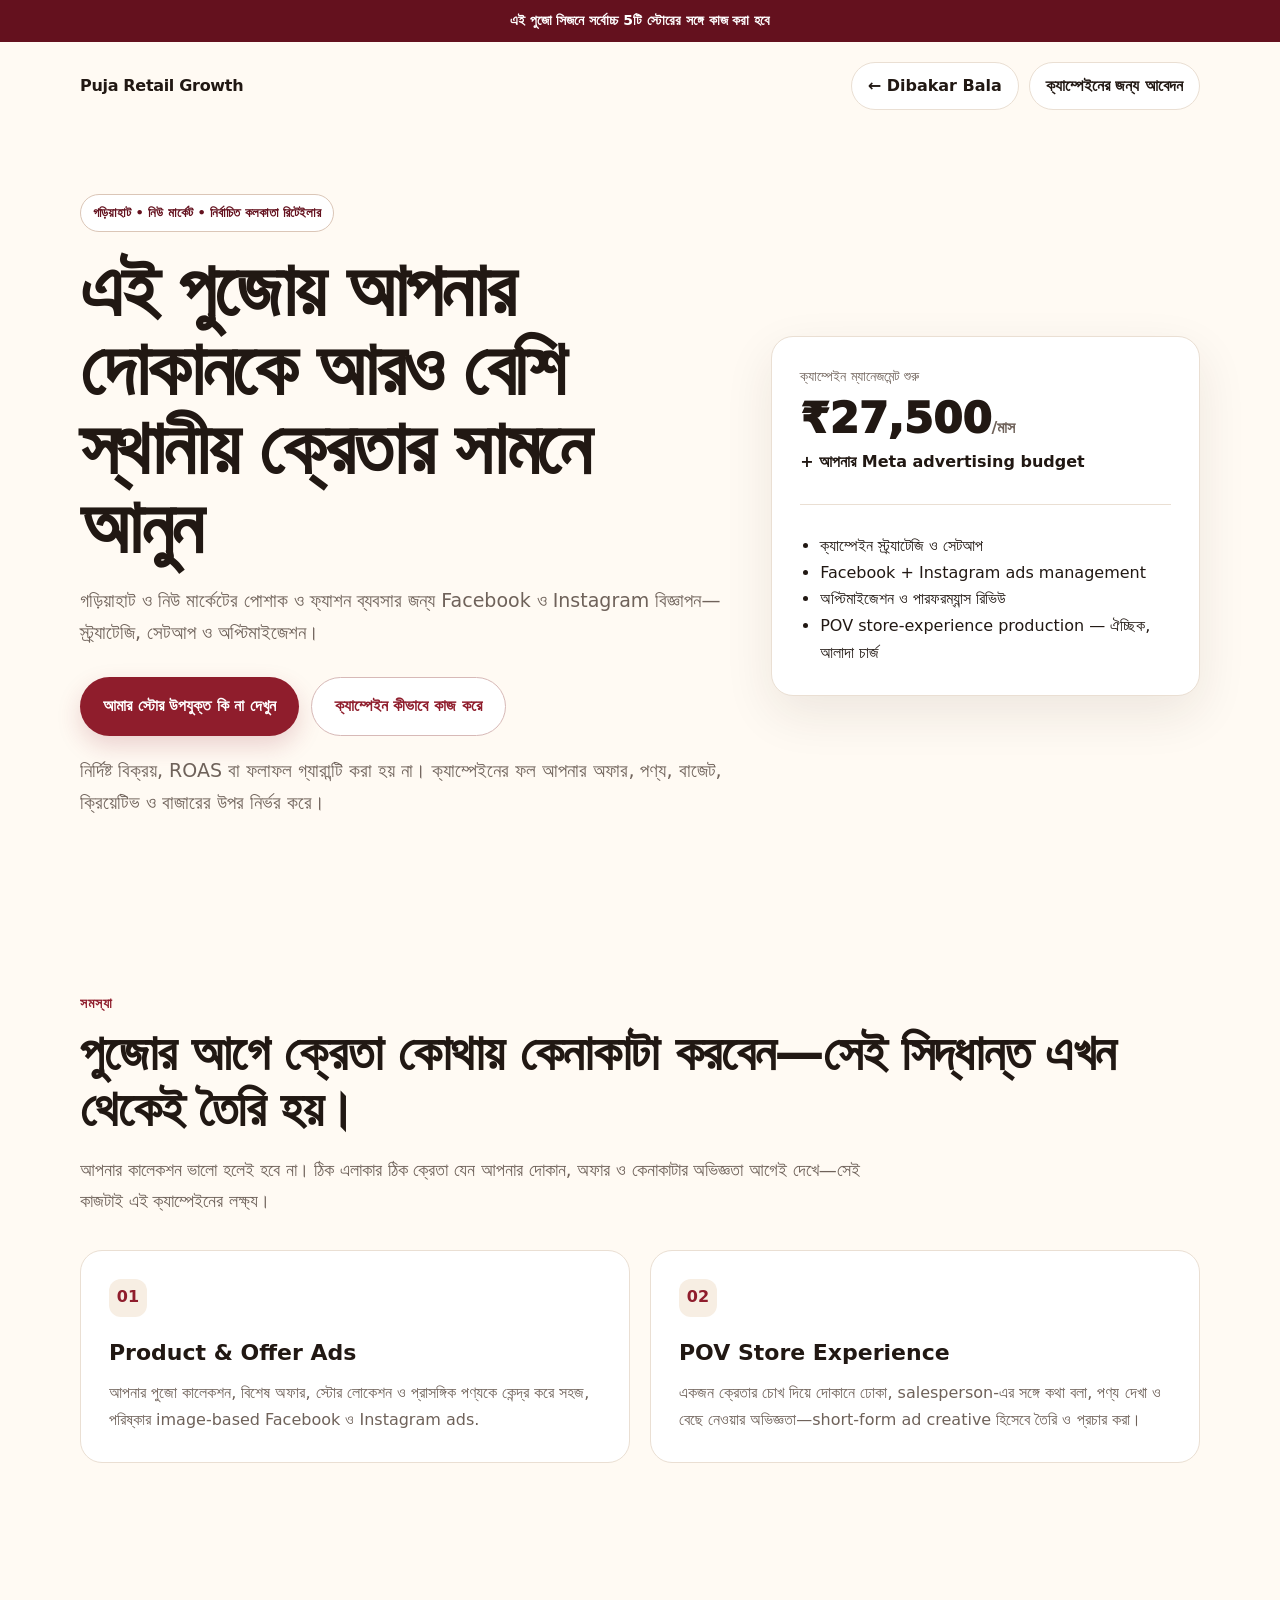
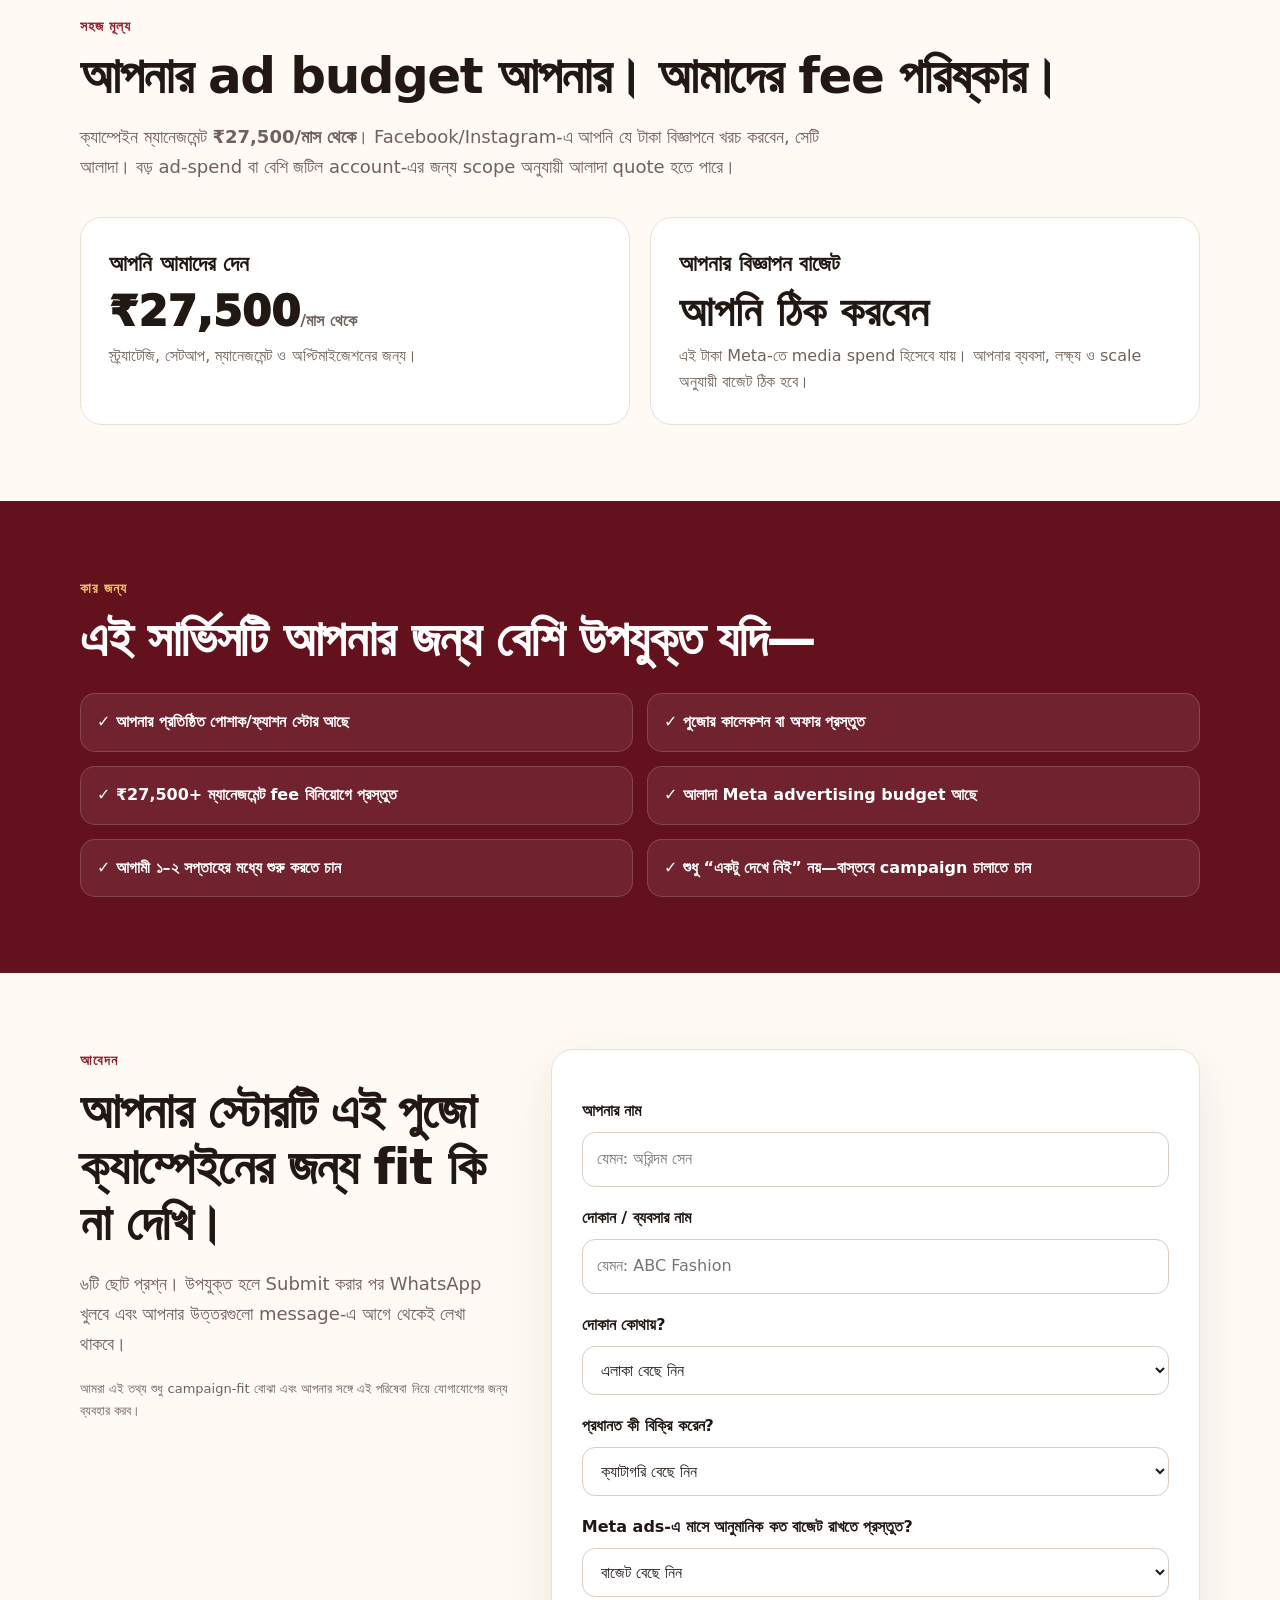
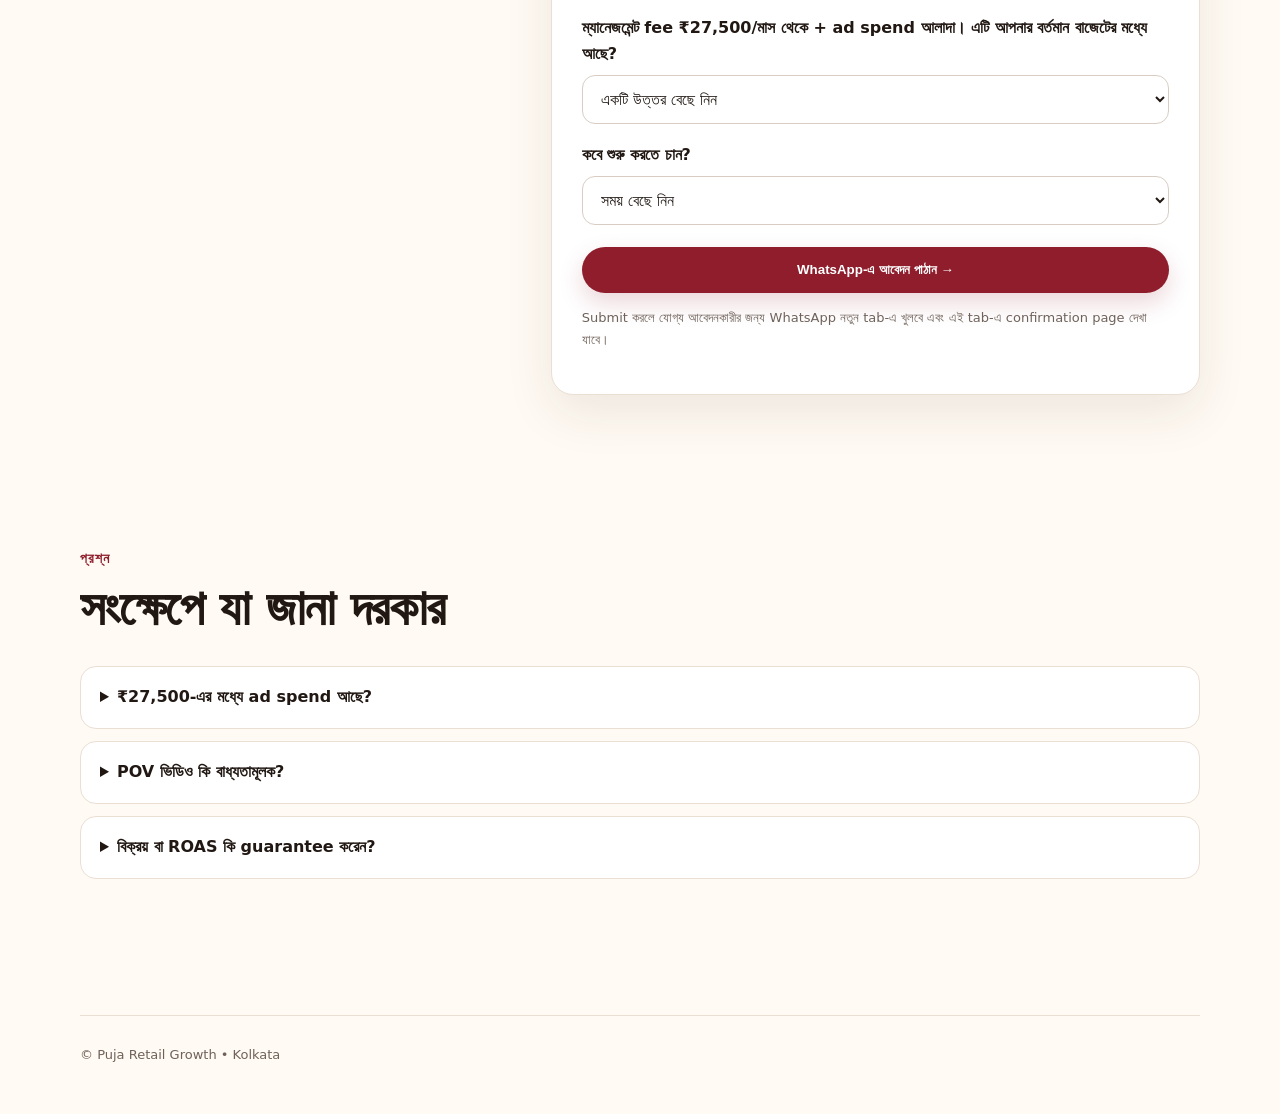
==== puja-agency/index.html @ 80f195d0 "Add Puja Agency landing page and thank-you page with navigation links" ====
<!doctype html>
<html lang="bn">
<head>
  <meta charset="utf-8">
  <meta name="viewport" content="width=device-width,initial-scale=1">
  <meta name="description" content="কলকাতার পোশাক ও ফ্যাশন ব্যবসার জন্য পুজো Facebook ও Instagram advertising campaign.">
  <title>পুজো Meta Ads Campaign — কলকাতা</title>
  <link rel="stylesheet" href="styles.css">
  <script src="config.js"></script>
  <script src="pixel.js"></script>
</head>
<body>
  <div class="topbar">এই পুজো সিজনে সর্বোচ্চ <span data-max-clients>5</span>টি স্টোরের সঙ্গে কাজ করা হবে</div>

  <header class="container">
    <nav>
      <div class="brand">Puja Retail Growth</div>
      <div style="display:flex; gap:10px; align-items:center;">
        <a class="nav-cta" href="../index.html">← Dibakar Bala</a>
        <a class="nav-cta" href="#apply">ক্যাম্পেইনের জন্য আবেদন</a>
      </div>
    </nav>

    <div class="hero">
      <div>
        <span class="eyebrow">গড়িয়াহাট • নিউ মার্কেট • নির্বাচিত কলকাতা রিটেইলার</span>
        <h1 data-area-headline>এই পুজোয় আপনার দোকানকে আরও বেশি স্থানীয় ক্রেতার সামনে আনুন</h1>
        <p data-area-intro>গড়িয়াহাট ও নিউ মার্কেটের পোশাক ও ফ্যাশন ব্যবসার জন্য Facebook ও Instagram বিজ্ঞাপন—স্ট্র্যাটেজি, সেটআপ ও অপ্টিমাইজেশন।</p>
        <div class="hero-actions">
          <a class="btn" href="#apply">আমার স্টোর উপযুক্ত কি না দেখুন</a>
          <a class="btn secondary" href="#how">ক্যাম্পেইন কীভাবে কাজ করে</a>
        </div>
        <p class="mini">নির্দিষ্ট বিক্রয়, ROAS বা ফলাফল গ্যারান্টি করা হয় না। ক্যাম্পেইনের ফল আপনার অফার, পণ্য, বাজেট, ক্রিয়েটিভ ও বাজারের উপর নির্ভর করে।</p>
      </div>

      <aside class="price-card">
        <div class="price-label">ক্যাম্পেইন ম্যানেজমেন্ট শুরু</div>
        <div class="price"><span data-fee>₹27,500</span><small>/মাস</small></div>
        <strong>+ আপনার Meta advertising budget</strong>
        <hr>
        <ul>
          <li>ক্যাম্পেইন স্ট্র্যাটেজি ও সেটআপ</li>
          <li>Facebook + Instagram ads management</li>
          <li>অপ্টিমাইজেশন ও পারফরম্যান্স রিভিউ</li>
          <li>POV store-experience production — ঐচ্ছিক, আলাদা চার্জ</li>
        </ul>
      </aside>
    </div>
  </header>

  <main>
    <section id="how">
      <div class="container">
        <div class="section-kicker">সমস্যা</div>
        <h2>পুজোর আগে ক্রেতা কোথায় কেনাকাটা করবেন—সেই সিদ্ধান্ত এখন থেকেই তৈরি হয়।</h2>
        <p class="lead">আপনার কালেকশন ভালো হলেই হবে না। ঠিক এলাকার ঠিক ক্রেতা যেন আপনার দোকান, অফার ও কেনাকাটার অভিজ্ঞতা আগেই দেখে—সেই কাজটাই এই ক্যাম্পেইনের লক্ষ্য।</p>

        <div class="grid-2">
          <article class="card">
            <div class="number">01</div>
            <h3>Product & Offer Ads</h3>
            <p>আপনার পুজো কালেকশন, বিশেষ অফার, স্টোর লোকেশন ও প্রাসঙ্গিক পণ্যকে কেন্দ্র করে সহজ, পরিষ্কার image-based Facebook ও Instagram ads.</p>
          </article>
          <article class="card">
            <div class="number">02</div>
            <h3>POV Store Experience</h3>
            <p>একজন ক্রেতার চোখ দিয়ে দোকানে ঢোকা, salesperson-এর সঙ্গে কথা বলা, পণ্য দেখা ও বেছে নেওয়ার অভিজ্ঞতা—short-form ad creative হিসেবে তৈরি ও প্রচার করা।</p>
          </article>
        </div>
      </div>
    </section>

    <section>
      <div class="container">
        <div class="section-kicker">সহজ মূল্য</div>
        <h2>আপনার ad budget আপনার। আমাদের fee পরিষ্কার।</h2>
        <p class="lead">ক্যাম্পেইন ম্যানেজমেন্ট <strong><span data-fee>₹27,500</span>/মাস থেকে</strong>। Facebook/Instagram-এ আপনি যে টাকা বিজ্ঞাপনে খরচ করবেন, সেটি আলাদা। বড় ad-spend বা বেশি জটিল account-এর জন্য scope অনুযায়ী আলাদা quote হতে পারে।</p>

        <div class="grid-2">
          <div class="card">
            <h3>আপনি আমাদের দেন</h3>
            <div class="price"><span data-fee>₹27,500</span><small>/মাস থেকে</small></div>
            <p>স্ট্র্যাটেজি, সেটআপ, ম্যানেজমেন্ট ও অপ্টিমাইজেশনের জন্য।</p>
          </div>
          <div class="card">
            <h3>আপনার বিজ্ঞাপন বাজেট</h3>
            <div class="price">আপনি ঠিক করবেন</div>
            <p>এই টাকা Meta-তে media spend হিসেবে যায়। আপনার ব্যবসা, লক্ষ্য ও scale অনুযায়ী বাজেট ঠিক হবে।</p>
          </div>
        </div>
      </div>
    </section>

    <section class="highlight">
      <div class="container">
        <div class="section-kicker" style="color:#f1c36d">কার জন্য</div>
        <h2>এই সার্ভিসটি আপনার জন্য বেশি উপযুক্ত যদি—</h2>
        <div class="checks">
          <div class="check">✓ আপনার প্রতিষ্ঠিত পোশাক/ফ্যাশন স্টোর আছে</div>
          <div class="check">✓ পুজোর কালেকশন বা অফার প্রস্তুত</div>
          <div class="check">✓ <span data-fee>₹27,500</span>+ ম্যানেজমেন্ট fee বিনিয়োগে প্রস্তুত</div>
          <div class="check">✓ আলাদা Meta advertising budget আছে</div>
          <div class="check">✓ আগামী ১–২ সপ্তাহের মধ্যে শুরু করতে চান</div>
          <div class="check">✓ শুধু “একটু দেখে নিই” নয়—বাস্তবে campaign চালাতে চান</div>
        </div>
      </div>
    </section>

    <section id="apply">
      <div class="container form-wrap">
        <div>
          <div class="section-kicker">আবেদন</div>
          <h2>আপনার স্টোরটি এই পুজো ক্যাম্পেইনের জন্য fit কি না দেখি।</h2>
          <p class="lead">৬টি ছোট প্রশ্ন। উপযুক্ত হলে Submit করার পর WhatsApp খুলবে এবং আপনার উত্তরগুলো message-এ আগে থেকেই লেখা থাকবে।</p>
          <p class="mini">আমরা এই তথ্য শুধু campaign-fit বোঝা এবং আপনার সঙ্গে এই পরিষেবা নিয়ে যোগাযোগের জন্য ব্যবহার করব।</p>
        </div>

        <form class="form-panel" id="leadForm">
          <label for="applicantName">আপনার নাম</label>
          <input id="applicantName" name="applicantName" autocomplete="name" required placeholder="যেমন: অরিন্দম সেন">

          <label for="storeName">দোকান / ব্যবসার নাম</label>
          <input id="storeName" name="storeName" required placeholder="যেমন: ABC Fashion">

          <label for="area">দোকান কোথায়?</label>
          <select id="area" name="area" required>
            <option value="" selected disabled>এলাকা বেছে নিন</option>
            <option value="gariahat">গড়িয়াহাট</option>
            <option value="newmarket">নিউ মার্কেট / লিন্ডসে স্ট্রিট</option>
            <option value="hatibagan">হাতিবাগান</option>
            <option value="other">কলকাতার অন্য এলাকা</option>
          </select>

          <label for="category">প্রধানত কী বিক্রি করেন?</label>
          <select id="category" name="category" required>
            <option value="" selected disabled>ক্যাটাগরি বেছে নিন</option>
            <option value="saree">শাড়ি</option>
            <option value="women">Women's wear</option>
            <option value="men">Men's wear</option>
            <option value="kids">Kids' wear</option>
            <option value="ethnic">Ethnic / festive wear</option>
            <option value="multi">Multi-category garments</option>
            <option value="other">অন্যান্য</option>
          </select>

          <label for="adBudget">Meta ads-এ মাসে আনুমানিক কত বাজেট রাখতে প্রস্তুত?</label>
          <select id="adBudget" name="adBudget" required>
            <option value="" selected disabled>বাজেট বেছে নিন</option>
            <option value="under20">₹20,000-এর কম</option>
            <option value="20to50">₹20,000 – ₹50,000</option>
            <option value="50to100">₹50,000 – ₹1,00,000</option>
            <option value="100plus">₹1,00,000+</option>
          </select>

          <label for="feeFit">ম্যানেজমেন্ট fee <span data-fee>₹27,500</span>/মাস থেকে + ad spend আলাদা। এটি আপনার বর্তমান বাজেটের মধ্যে আছে?</label>
          <select id="feeFit" name="feeFit" required>
            <option value="" selected disabled>একটি উত্তর বেছে নিন</option>
            <option value="yes">হ্যাঁ</option>
            <option value="maybe">সম্ভবত — আগে scope বুঝতে চাই</option>
            <option value="no">না</option>
          </select>

          <label for="start">কবে শুরু করতে চান?</label>
          <select id="start" name="start" required>
            <option value="" selected disabled>সময় বেছে নিন</option>
            <option value="now">যত দ্রুত সম্ভব</option>
            <option value="7days">আগামী ৭ দিনের মধ্যে</option>
            <option value="14days">আগামী ২ সপ্তাহের মধ্যে</option>
            <option value="research">এখন শুধু খোঁজ নিচ্ছি</option>
          </select>

          <button class="btn" type="submit" style="width:100%;margin-top:22px">WhatsApp-এ আবেদন পাঠান →</button>
          <div id="formStatus" class="status" aria-live="polite"></div>
          <p class="form-note">Submit করলে যোগ্য আবেদনকারীর জন্য WhatsApp নতুন tab-এ খুলবে এবং এই tab-এ confirmation page দেখা যাবে।</p>
        </form>
      </div>
    </section>

    <section>
      <div class="container">
        <div class="section-kicker">প্রশ্ন</div>
        <h2>সংক্ষেপে যা জানা দরকার</h2>
        <div class="faq">
          <details>
            <summary>₹27,500-এর মধ্যে ad spend আছে?</summary>
            <p>না। এটি campaign management fee। Meta-তে আপনার advertising spend আলাদা।</p>
          </details>
          <details>
            <summary>POV ভিডিও কি বাধ্যতামূলক?</summary>
            <p>না। Simple product/offer creative দিয়েও campaign চালানো যায়। POV store-experience একটি optional production add-on.</p>
          </details>
          <details>
            <summary>বিক্রয় বা ROAS কি guarantee করেন?</summary>
            <p>না। বিজ্ঞাপনের ফল আপনার পণ্য, অফার, pricing, creative, budget, store experience এবং market response-এর উপর নির্ভর করে। আমরা campaign execution ও optimization-এর জন্য দায়িত্ব নিই, নির্দিষ্ট sales result-এর guarantee দিই না।</p>
          </details>
        </div>
      </div>
    </section>
  </main>

  <footer class="container">
    <hr>
    <div>© Puja Retail Growth • Kolkata</div>
  </footer>

  <script src="app.js"></script>
</body>
</html>
---- puja-agency/styles.css ----
:root{
  --bg:#fffaf3;
  --surface:#ffffff;
  --ink:#211813;
  --muted:#6f625a;
  --accent:#8f1d2c;
  --accent-dark:#64111e;
  --gold:#c89536;
  --line:#eadfd3;
  --soft:#f7eee3;
  --success:#1f6d4a;
  --danger:#9d2b2b;
  --shadow:0 18px 50px rgba(54,35,20,.09);
  --radius:22px;
}
*{box-sizing:border-box}
html{scroll-behavior:smooth}
body{
  margin:0;
  background:var(--bg);
  color:var(--ink);
  font-family:"Noto Sans Bengali","Hind Siliguri","Nirmala UI","Vrinda",system-ui,-apple-system,BlinkMacSystemFont,"Segoe UI",sans-serif;
  line-height:1.68;
}
a{color:inherit}
.container{width:min(1120px,calc(100% - 36px));margin:0 auto}
.topbar{
  background:var(--accent-dark);
  color:#fff;
  text-align:center;
  padding:9px 16px;
  font-size:14px;
  font-weight:700;
}
nav{
  display:flex;
  justify-content:space-between;
  align-items:center;
  padding:20px 0;
}
.brand{font-weight:900;letter-spacing:-.02em}
.nav-cta,.btn{
  border:0;
  text-decoration:none;
  display:inline-flex;
  align-items:center;
  justify-content:center;
  gap:8px;
  border-radius:999px;
  font-weight:800;
  cursor:pointer;
  transition:.2s ease;
}
.nav-cta{
  border:1px solid var(--line);
  background:#fff;
  padding:10px 16px;
}
.btn{
  background:var(--accent);
  color:#fff;
  padding:15px 23px;
  box-shadow:0 10px 25px rgba(143,29,44,.18);
}
.btn:hover{transform:translateY(-1px);background:var(--accent-dark)}
.btn.secondary{background:#fff;color:var(--accent);border:1px solid #d7b9b7;box-shadow:none}
.hero{
  display:grid;
  grid-template-columns:1.2fr .8fr;
  gap:48px;
  align-items:center;
  padding:64px 0 78px;
}
.eyebrow{
  display:inline-flex;
  border:1px solid #dbc6b7;
  background:#fff;
  padding:7px 12px;
  border-radius:999px;
  font-weight:800;
  font-size:13px;
  color:var(--accent-dark);
}
h1{
  margin:18px 0 18px;
  font-size:clamp(42px,6vw,76px);
  line-height:1.04;
  letter-spacing:-.045em;
}
.hero p{font-size:19px;color:var(--muted);max-width:740px}
.hero-actions{display:flex;gap:12px;flex-wrap:wrap;margin-top:28px}
.price-card{
  background:var(--surface);
  border:1px solid var(--line);
  border-radius:var(--radius);
  padding:28px;
  box-shadow:var(--shadow);
}
.price-label{color:var(--muted);font-size:14px}
.price{font-size:42px;font-weight:950;line-height:1.05;margin:8px 0}
.price small{font-size:16px;font-weight:700;color:var(--muted)}
.price-card ul{padding-left:20px;margin-bottom:0}
section{padding:76px 0}
.section-kicker{
  color:var(--accent);
  font-weight:900;
  font-size:14px;
  text-transform:uppercase;
  letter-spacing:.06em;
}
h2{font-size:clamp(30px,4vw,50px);line-height:1.12;letter-spacing:-.03em;margin:10px 0 18px}
.lead{font-size:18px;color:var(--muted);max-width:780px}
.grid-2{display:grid;grid-template-columns:repeat(2,1fr);gap:20px;margin-top:34px}
.card{
  background:#fff;
  border:1px solid var(--line);
  border-radius:var(--radius);
  padding:28px;
}
.card h3{font-size:22px;margin:0 0 8px}
.card p{color:var(--muted);margin:0}
.number{
  width:38px;height:38px;border-radius:12px;background:var(--soft);
  display:grid;place-items:center;font-weight:900;color:var(--accent);margin-bottom:18px
}
.highlight{
  background:var(--accent-dark);
  color:#fff;
}
.highlight .lead,.highlight p{color:#eaded8}
.checks{display:grid;grid-template-columns:repeat(2,1fr);gap:14px;margin-top:26px}
.check{
  background:rgba(255,255,255,.08);
  border:1px solid rgba(255,255,255,.15);
  padding:15px 16px;border-radius:15px;font-weight:700
}
.form-wrap{
  display:grid;
  grid-template-columns:.8fr 1.2fr;
  gap:38px;
  align-items:start;
}
.form-panel{
  background:#fff;border:1px solid var(--line);border-radius:var(--radius);
  padding:30px;box-shadow:var(--shadow)
}
label{display:block;font-weight:850;margin:18px 0 7px}
input,select{
  width:100%;
  border:1px solid #d9cdc3;
  background:#fff;
  border-radius:13px;
  padding:13px 14px;
  font:inherit;
  color:var(--ink);
  outline:none;
}
input:focus,select:focus{border-color:var(--accent);box-shadow:0 0 0 3px rgba(143,29,44,.08)}
fieldset{border:0;padding:0;margin:0}
.radio-grid{display:grid;gap:9px}
.radio{
  display:flex;gap:10px;align-items:flex-start;
  border:1px solid #dfd4ca;border-radius:13px;padding:12px 13px;cursor:pointer
}
.radio input{width:auto;margin-top:5px}
.form-note{font-size:13px;color:var(--muted);margin-top:14px}
.status{
  display:none;
  margin-top:16px;
  border-radius:13px;
  padding:13px 14px;
  font-weight:700;
}
.status.show{display:block}
.status.bad{background:#fff0f0;color:var(--danger);border:1px solid #f1c2c2}
.status.good{background:#edf8f2;color:var(--success);border:1px solid #bcdcc9}
.faq{display:grid;gap:12px;margin-top:30px}
details{background:#fff;border:1px solid var(--line);border-radius:16px;padding:17px 19px}
summary{font-weight:850;cursor:pointer}
details p{color:var(--muted);margin-bottom:0}
footer{padding:32px 0 48px;color:var(--muted);font-size:13px}
.mini{font-size:13px;color:var(--muted)}
hr{border:0;border-top:1px solid var(--line);margin:28px 0}
.thankyou{
  min-height:100vh;
  display:grid;
  place-items:center;
  padding:30px;
}
.thankyou-card{
  max-width:700px;
  background:#fff;
  border:1px solid var(--line);
  border-radius:28px;
  padding:38px;
  box-shadow:var(--shadow);
  text-align:center;
}
.tick{
  width:64px;height:64px;border-radius:50%;
  margin:0 auto 18px;
  background:#eaf7ef;color:var(--success);
  display:grid;place-items:center;font-size:30px;font-weight:950
}
@media(max-width:800px){
  .hero,.form-wrap{grid-template-columns:1fr}
  .hero{padding-top:34px;gap:26px}
  .grid-2,.checks{grid-template-columns:1fr}
  nav .brand{max-width:55%}
  h1{font-size:46px}
}
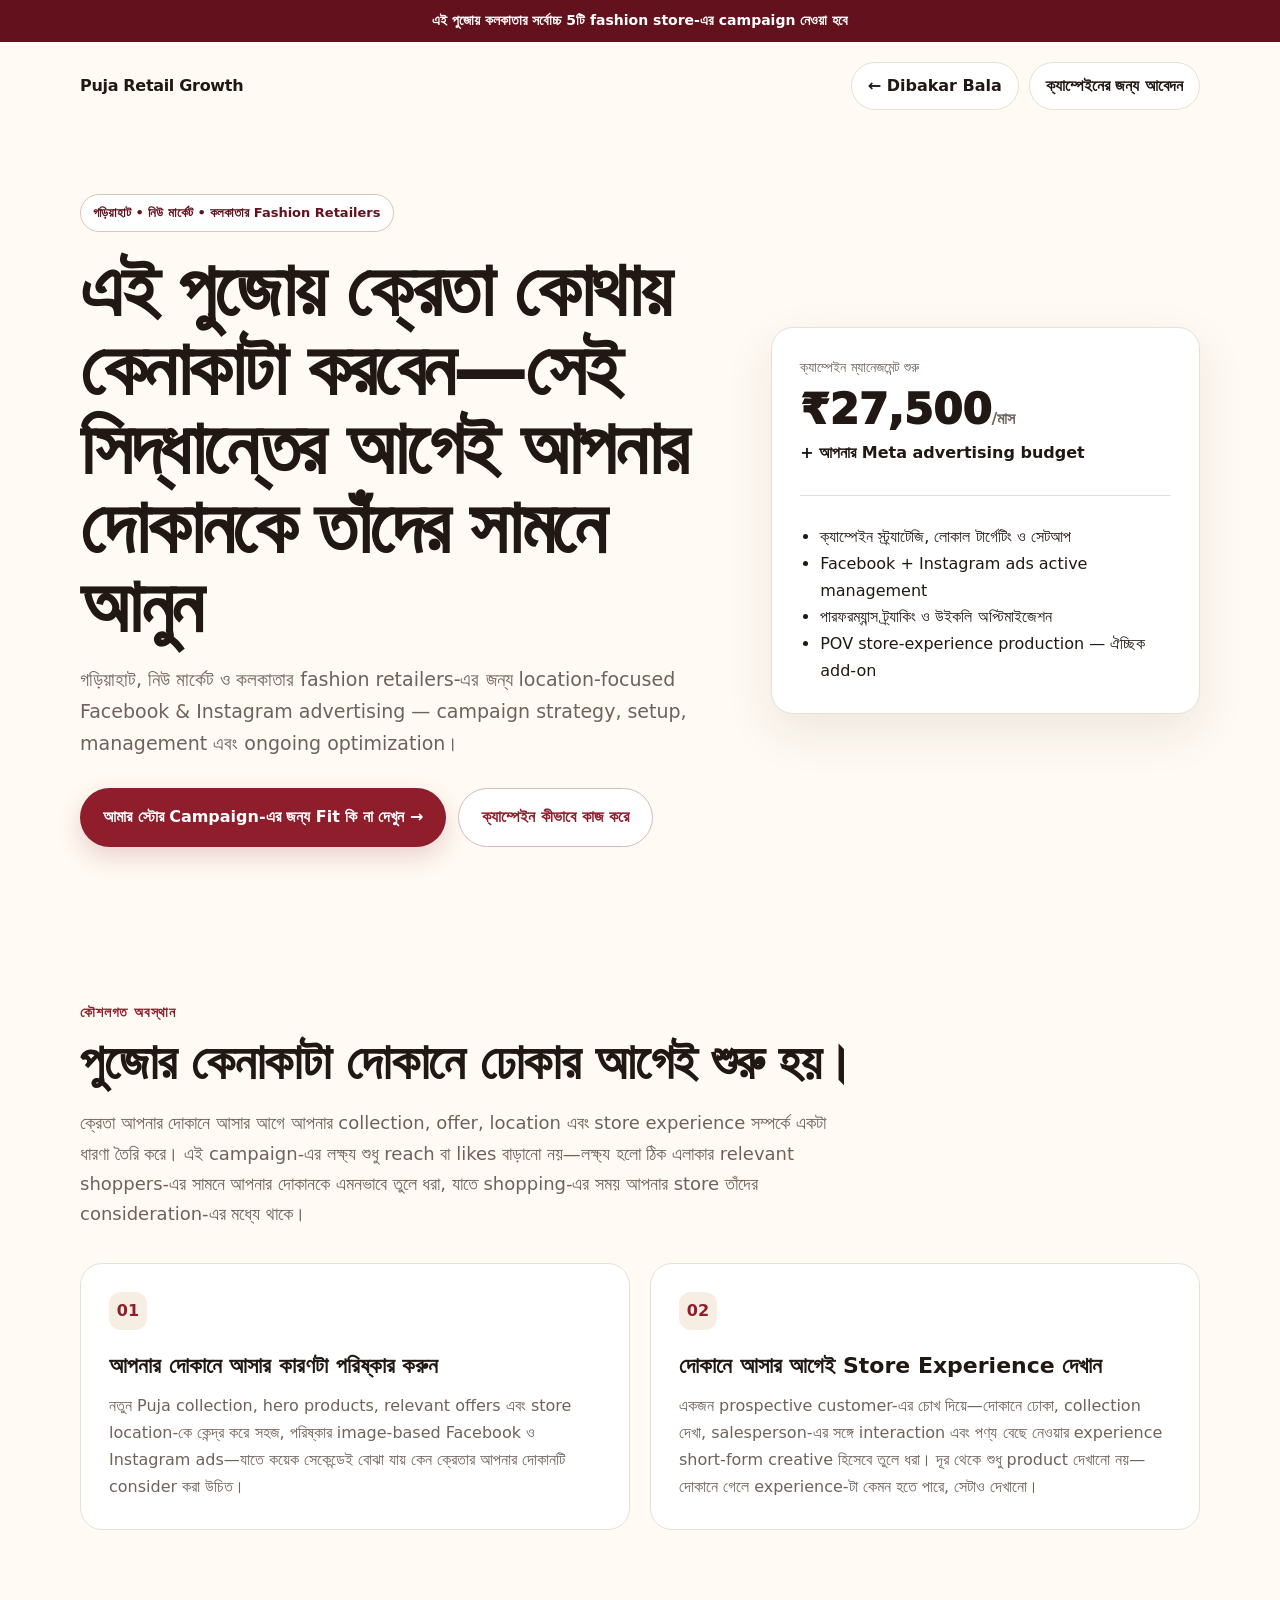
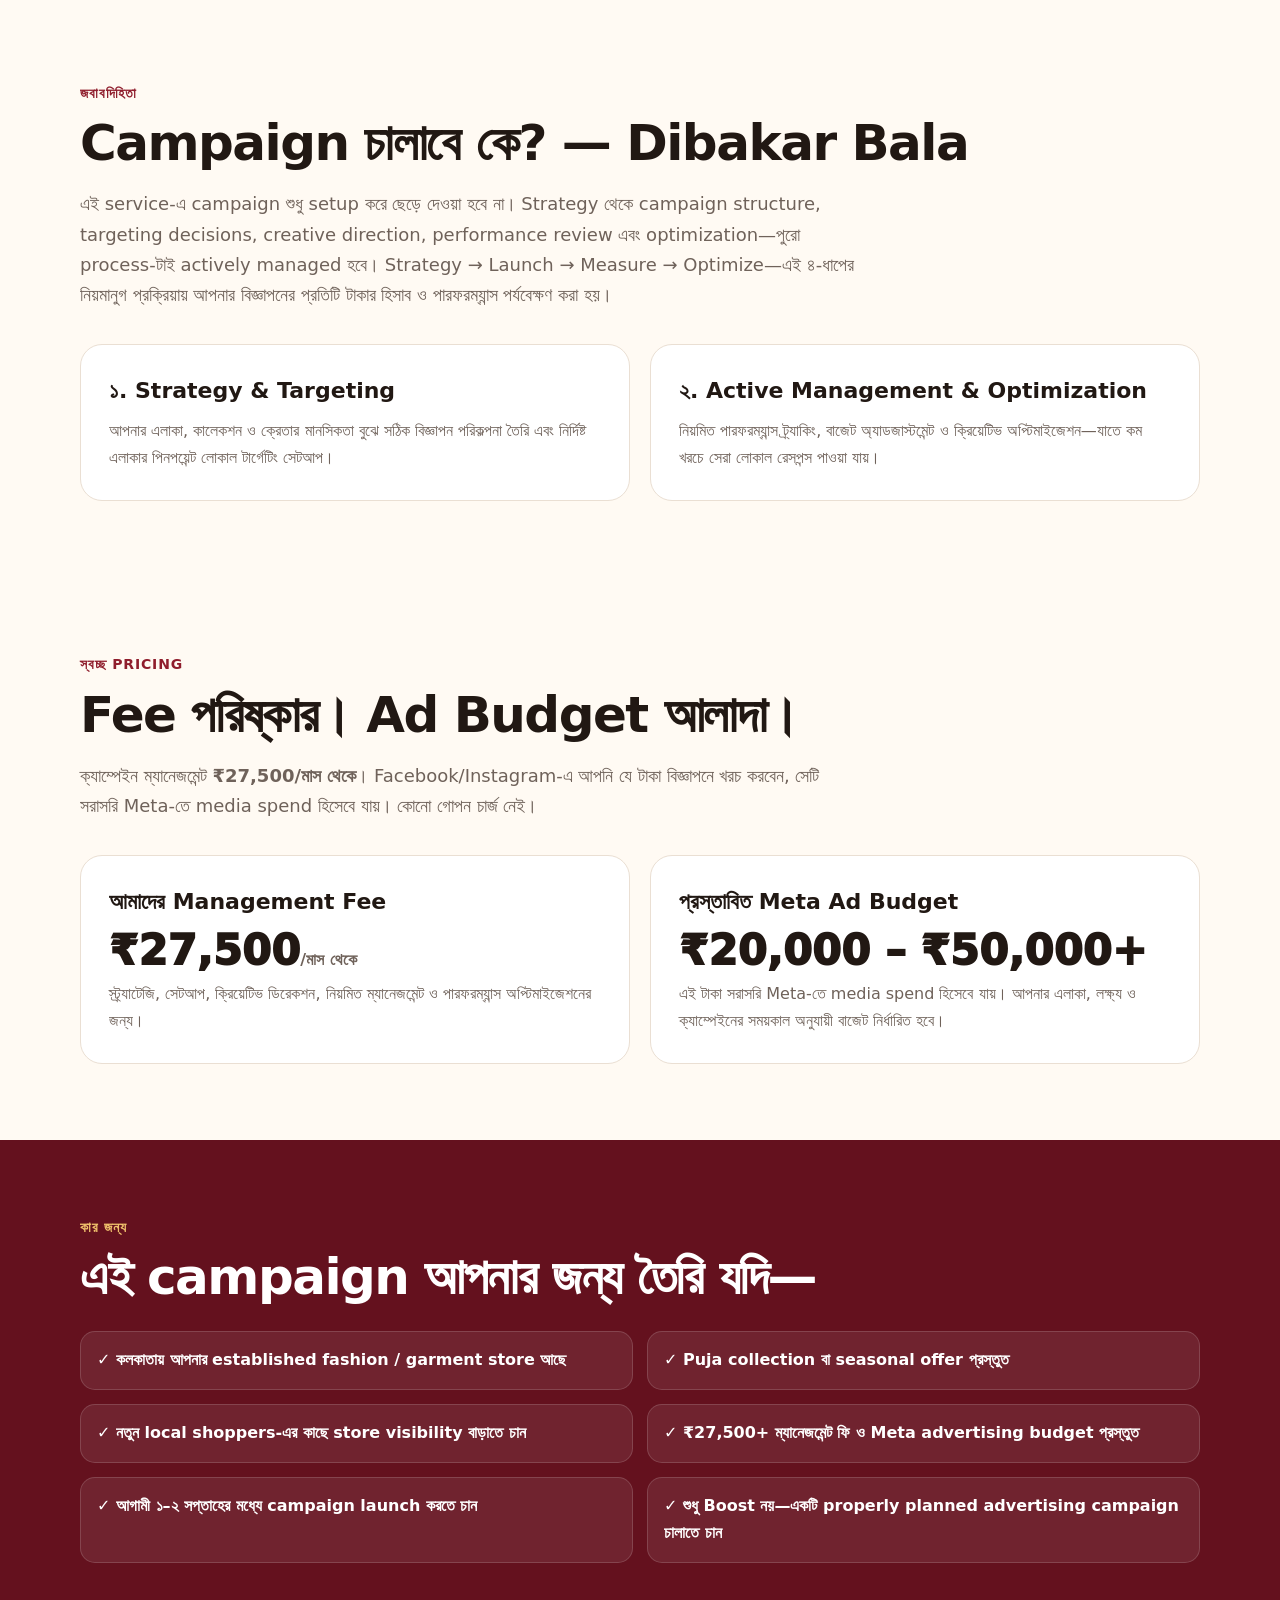
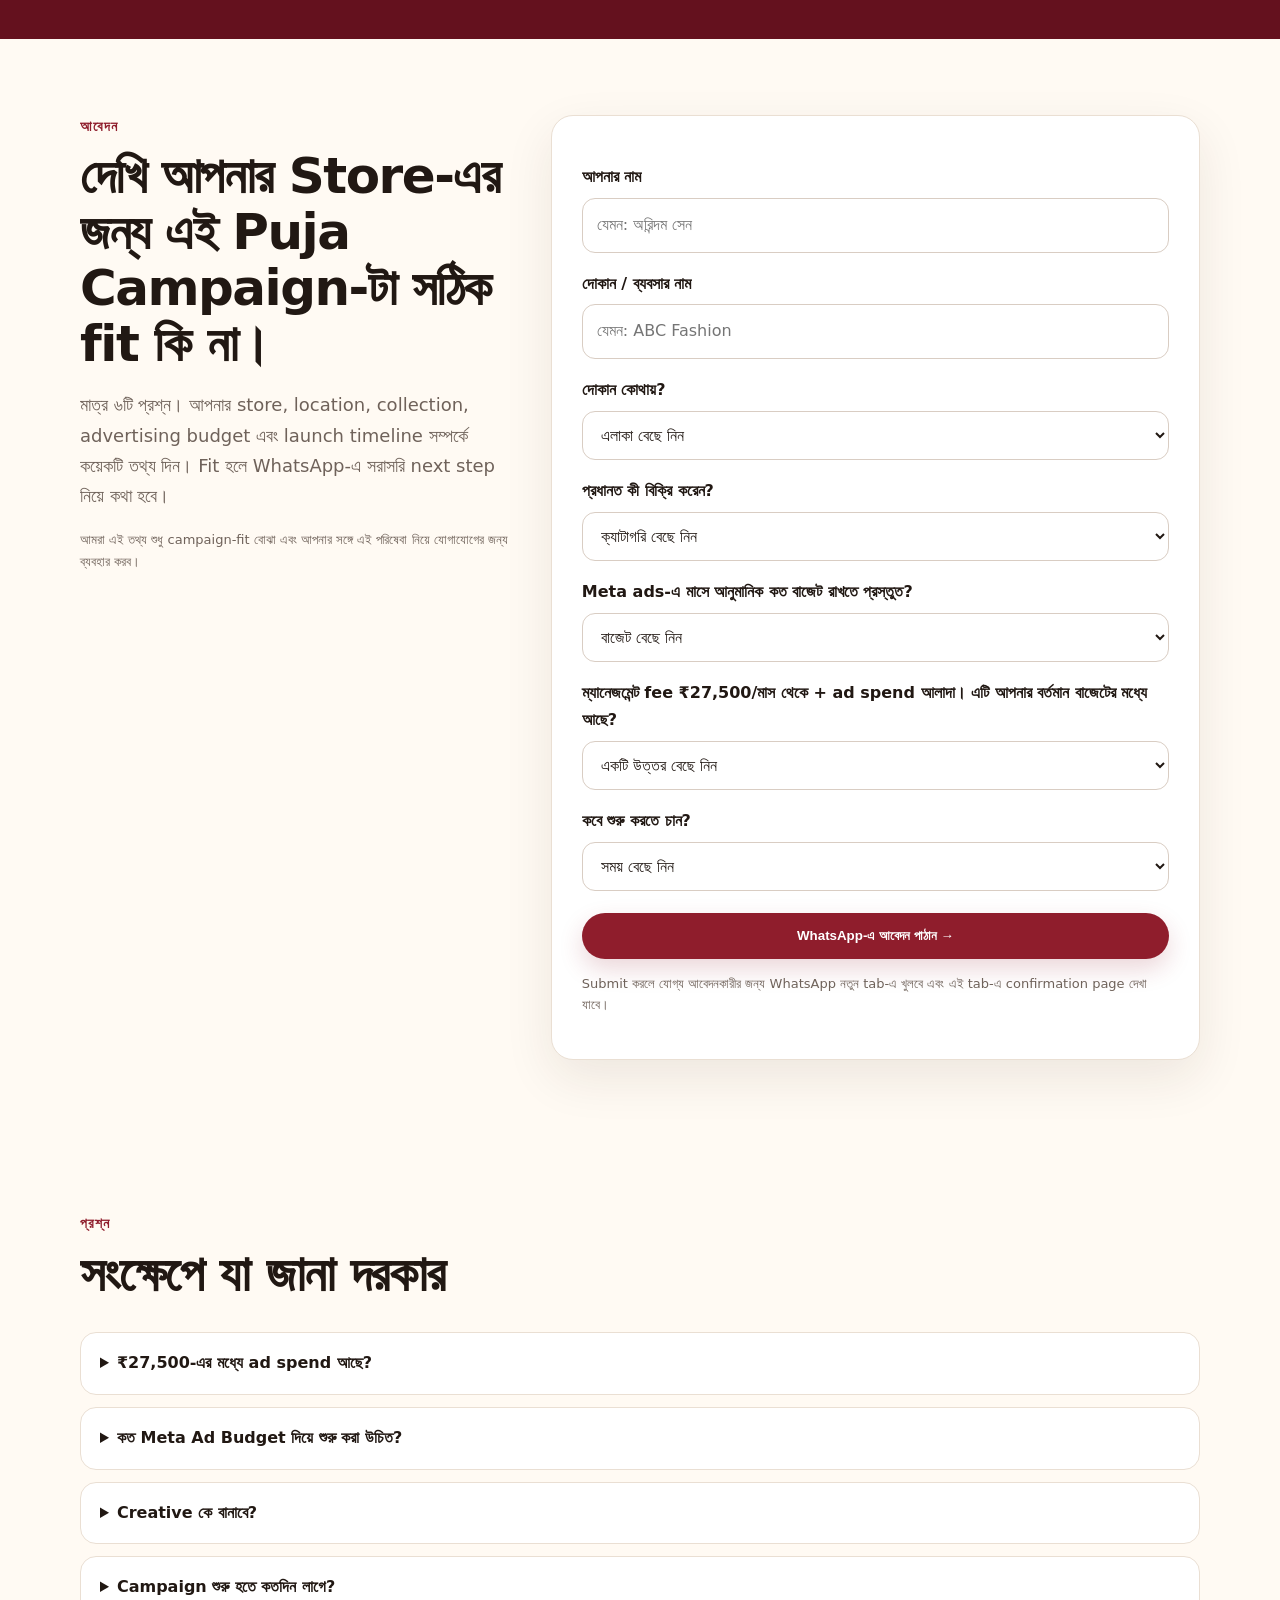
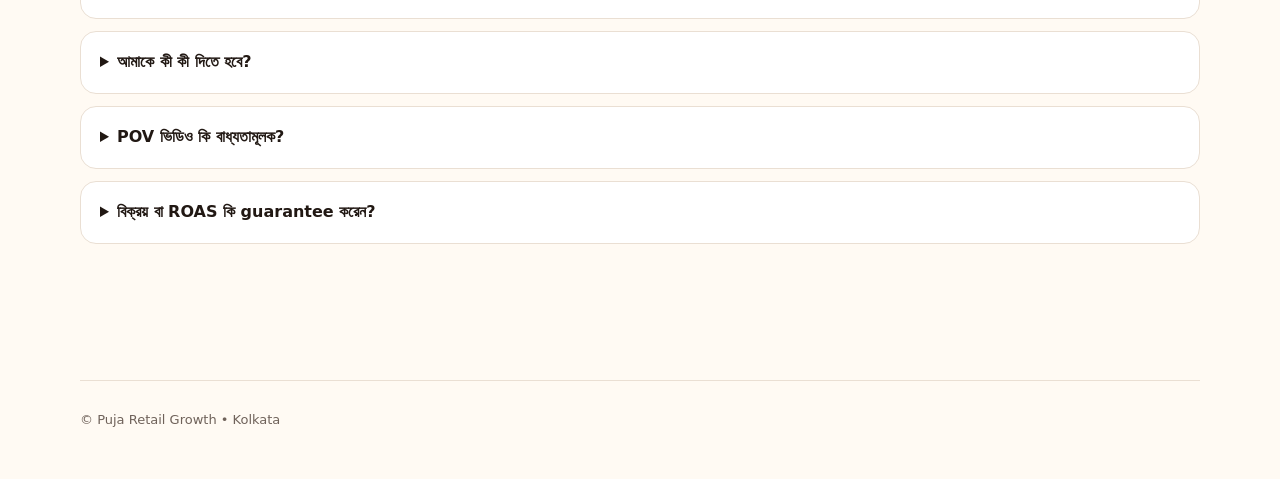
==== commit 795346fd: "Rewrite puja agency landing page copy for higher conversion — benefit-led headlines, accountability " ====
--- a/puja-agency/index.html
+++ b/puja-agency/index.html
@@ -3,14 +3,33 @@
 <head>
   <meta charset="utf-8">
   <meta name="viewport" content="width=device-width,initial-scale=1">
-  <meta name="description" content="কলকাতার পোশাক ও ফ্যাশন ব্যবসার জন্য পুজো Facebook ও Instagram advertising campaign.">
+  <meta name="description" content="গড়িয়াহাট, নিউ মার্কেট ও কলকাতার fashion retailers-এর জন্য পুজো Facebook ও Instagram advertising campaign.">
   <title>পুজো Meta Ads Campaign — কলকাতা</title>
+
+  <!-- Meta Pixel Code -->
+  <script>
+  !function(f,b,e,v,n,t,s)
+  {if(f.fbq)return;n=f.fbq=function(){n.callMethod?
+  n.callMethod.apply(n,arguments):n.queue.push(arguments)};
+  if(!f._fbq)f._fbq=n;n.push=n;n.loaded=!0;n.version='2.0';
+  n.queue=[];t=b.createElement(e);t.async=!0;
+  t.src=v;s=b.getElementsByTagName(e)[0];
+  s.parentNode.insertBefore(t,s)}(window, document,'script',
+  'https://connect.facebook.net/en_US/fbevents.js');
+  fbq('init', '349989292627801');
+  fbq('track', 'PageView');
+  </script>
+  <noscript><img height="1" width="1" style="display:none"
+  src="https://www.facebook.com/tr?id=349989292627801&ev=PageView&noscript=1"
+  /></noscript>
+  <!-- End Meta Pixel Code -->
+
   <link rel="stylesheet" href="styles.css">
   <script src="config.js"></script>
   <script src="pixel.js"></script>
 </head>
 <body>
-  <div class="topbar">এই পুজো সিজনে সর্বোচ্চ <span data-max-clients>5</span>টি স্টোরের সঙ্গে কাজ করা হবে</div>
+  <div class="topbar">এই পুজোয় কলকাতার সর্বোচ্চ <span data-max-clients>5</span>টি fashion store-এর campaign নেওয়া হবে</div>
 
   <header class="container">
     <nav>
@@ -23,14 +42,13 @@
 
     <div class="hero">
       <div>
-        <span class="eyebrow">গড়িয়াহাট • নিউ মার্কেট • নির্বাচিত কলকাতা রিটেইলার</span>
-        <h1 data-area-headline>এই পুজোয় আপনার দোকানকে আরও বেশি স্থানীয় ক্রেতার সামনে আনুন</h1>
-        <p data-area-intro>গড়িয়াহাট ও নিউ মার্কেটের পোশাক ও ফ্যাশন ব্যবসার জন্য Facebook ও Instagram বিজ্ঞাপন—স্ট্র্যাটেজি, সেটআপ ও অপ্টিমাইজেশন।</p>
+        <span class="eyebrow">গড়িয়াহাট • নিউ মার্কেট • কলকাতার Fashion Retailers</span>
+        <h1 data-area-headline>এই পুজোয় ক্রেতা কোথায় কেনাকাটা করবেন—সেই সিদ্ধান্তের আগেই আপনার দোকানকে তাঁদের সামনে আনুন</h1>
+        <p data-area-intro>গড়িয়াহাট, নিউ মার্কেট ও কলকাতার fashion retailers-এর জন্য location-focused Facebook & Instagram advertising — campaign strategy, setup, management এবং ongoing optimization।</p>
         <div class="hero-actions">
-          <a class="btn" href="#apply">আমার স্টোর উপযুক্ত কি না দেখুন</a>
+          <a class="btn" href="#apply">আমার স্টোর Campaign-এর জন্য Fit কি না দেখুন →</a>
           <a class="btn secondary" href="#how">ক্যাম্পেইন কীভাবে কাজ করে</a>
         </div>
-        <p class="mini">নির্দিষ্ট বিক্রয়, ROAS বা ফলাফল গ্যারান্টি করা হয় না। ক্যাম্পেইনের ফল আপনার অফার, পণ্য, বাজেট, ক্রিয়েটিভ ও বাজারের উপর নির্ভর করে।</p>
       </div>
 
       <aside class="price-card">
@@ -39,10 +57,10 @@
         <strong>+ আপনার Meta advertising budget</strong>
         <hr>
         <ul>
-          <li>ক্যাম্পেইন স্ট্র্যাটেজি ও সেটআপ</li>
-          <li>Facebook + Instagram ads management</li>
-          <li>অপ্টিমাইজেশন ও পারফরম্যান্স রিভিউ</li>
-          <li>POV store-experience production — ঐচ্ছিক, আলাদা চার্জ</li>
+          <li>ক্যাম্পেইন স্ট্র্যাটেজি, লোকাল টার্গেটিং ও সেটআপ</li>
+          <li>Facebook + Instagram ads active management</li>
+          <li>পারফরম্যান্স ট্র্যাকিং ও উইকলি অপ্টিমাইজেশন</li>
+          <li>POV store-experience production — ঐচ্ছিক add-on</li>
         </ul>
       </aside>
     </div>
@@ -51,20 +69,20 @@
   <main>
     <section id="how">
       <div class="container">
-        <div class="section-kicker">সমস্যা</div>
-        <h2>পুজোর আগে ক্রেতা কোথায় কেনাকাটা করবেন—সেই সিদ্ধান্ত এখন থেকেই তৈরি হয়।</h2>
-        <p class="lead">আপনার কালেকশন ভালো হলেই হবে না। ঠিক এলাকার ঠিক ক্রেতা যেন আপনার দোকান, অফার ও কেনাকাটার অভিজ্ঞতা আগেই দেখে—সেই কাজটাই এই ক্যাম্পেইনের লক্ষ্য।</p>
+        <div class="section-kicker">কৌশলগত অবস্থান</div>
+        <h2>পুজোর কেনাকাটা দোকানে ঢোকার আগেই শুরু হয়।</h2>
+        <p class="lead">ক্রেতা আপনার দোকানে আসার আগে আপনার collection, offer, location এবং store experience সম্পর্কে একটা ধারণা তৈরি করে। এই campaign-এর লক্ষ্য শুধু reach বা likes বাড়ানো নয়—লক্ষ্য হলো ঠিক এলাকার relevant shoppers-এর সামনে আপনার দোকানকে এমনভাবে তুলে ধরা, যাতে shopping-এর সময় আপনার store তাঁদের consideration-এর মধ্যে থাকে।</p>
 
         <div class="grid-2">
           <article class="card">
             <div class="number">01</div>
-            <h3>Product & Offer Ads</h3>
-            <p>আপনার পুজো কালেকশন, বিশেষ অফার, স্টোর লোকেশন ও প্রাসঙ্গিক পণ্যকে কেন্দ্র করে সহজ, পরিষ্কার image-based Facebook ও Instagram ads.</p>
+            <h3>আপনার দোকানে আসার কারণটা পরিষ্কার করুন</h3>
+            <p>নতুন Puja collection, hero products, relevant offers এবং store location-কে কেন্দ্র করে সহজ, পরিষ্কার image-based Facebook ও Instagram ads—যাতে কয়েক সেকেন্ডেই বোঝা যায় কেন ক্রেতার আপনার দোকানটি consider করা উচিত।</p>
           </article>
           <article class="card">
             <div class="number">02</div>
-            <h3>POV Store Experience</h3>
-            <p>একজন ক্রেতার চোখ দিয়ে দোকানে ঢোকা, salesperson-এর সঙ্গে কথা বলা, পণ্য দেখা ও বেছে নেওয়ার অভিজ্ঞতা—short-form ad creative হিসেবে তৈরি ও প্রচার করা।</p>
+            <h3>দোকানে আসার আগেই Store Experience দেখান</h3>
+            <p>একজন prospective customer-এর চোখ দিয়ে—দোকানে ঢোকা, collection দেখা, salesperson-এর সঙ্গে interaction এবং পণ্য বেছে নেওয়ার experience short-form creative হিসেবে তুলে ধরা। দূর থেকে শুধু product দেখানো নয়—দোকানে গেলে experience-টা কেমন হতে পারে, সেটাও দেখানো।</p>
           </article>
         </div>
       </div>
@@ -72,20 +90,39 @@
 
     <section>
       <div class="container">
-        <div class="section-kicker">সহজ মূল্য</div>
-        <h2>আপনার ad budget আপনার। আমাদের fee পরিষ্কার।</h2>
-        <p class="lead">ক্যাম্পেইন ম্যানেজমেন্ট <strong><span data-fee>₹27,500</span>/মাস থেকে</strong>। Facebook/Instagram-এ আপনি যে টাকা বিজ্ঞাপনে খরচ করবেন, সেটি আলাদা। বড় ad-spend বা বেশি জটিল account-এর জন্য scope অনুযায়ী আলাদা quote হতে পারে।</p>
+        <div class="section-kicker">জবাবদিহিতা</div>
+        <h2>Campaign চালাবে কে? — Dibakar Bala</h2>
+        <p class="lead">এই service-এ campaign শুধু setup করে ছেড়ে দেওয়া হবে না। Strategy থেকে campaign structure, targeting decisions, creative direction, performance review এবং optimization—পুরো process-টাই actively managed হবে। Strategy → Launch → Measure → Optimize—এই ৪-ধাপের নিয়মানুগ প্রক্রিয়ায় আপনার বিজ্ঞাপনের প্রতিটি টাকার হিসাব ও পারফরম্যান্স পর্যবেক্ষণ করা হয়।</p>
 
         <div class="grid-2">
           <div class="card">
-            <h3>আপনি আমাদের দেন</h3>
+            <h3>১. Strategy & Targeting</h3>
+            <p>আপনার এলাকা, কালেকশন ও ক্রেতার মানসিকতা বুঝে সঠিক বিজ্ঞাপন পরিকল্পনা তৈরি এবং নির্দিষ্ট এলাকার পিনপয়েন্ট লোকাল টার্গেটিং সেটআপ।</p>
+          </div>
+          <div class="card">
+            <h3>২. Active Management & Optimization</h3>
+            <p>নিয়মিত পারফরম্যান্স ট্র্যাকিং, বাজেট অ্যাডজাস্টমেন্ট ও ক্রিয়েটিভ অপ্টিমাইজেশন—যাতে কম খরচে সেরা লোকাল রেসপন্স পাওয়া যায়।</p>
+          </div>
+        </div>
+      </div>
+    </section>
+
+    <section>
+      <div class="container">
+        <div class="section-kicker">স্বচ্ছ Pricing</div>
+        <h2>Fee পরিষ্কার। Ad Budget আলাদা।</h2>
+        <p class="lead">ক্যাম্পেইন ম্যানেজমেন্ট <strong><span data-fee>₹27,500</span>/মাস থেকে</strong>। Facebook/Instagram-এ আপনি যে টাকা বিজ্ঞাপনে খরচ করবেন, সেটি সরাসরি Meta-তে media spend হিসেবে যায়। কোনো গোপন চার্জ নেই।</p>
+
+        <div class="grid-2">
+          <div class="card">
+            <h3>আমাদের Management Fee</h3>
             <div class="price"><span data-fee>₹27,500</span><small>/মাস থেকে</small></div>
-            <p>স্ট্র্যাটেজি, সেটআপ, ম্যানেজমেন্ট ও অপ্টিমাইজেশনের জন্য।</p>
-          </div>
-          <div class="card">
-            <h3>আপনার বিজ্ঞাপন বাজেট</h3>
-            <div class="price">আপনি ঠিক করবেন</div>
-            <p>এই টাকা Meta-তে media spend হিসেবে যায়। আপনার ব্যবসা, লক্ষ্য ও scale অনুযায়ী বাজেট ঠিক হবে।</p>
+            <p>স্ট্র্যাটেজি, সেটআপ, ক্রিয়েটিভ ডিরেকশন, নিয়মিত ম্যানেজমেন্ট ও পারফরম্যান্স অপ্টিমাইজেশনের জন্য।</p>
+          </div>
+          <div class="card">
+            <h3>প্রস্তাবিত Meta Ad Budget</h3>
+            <div class="price">₹20,000 – ₹50,000+</div>
+            <p>এই টাকা সরাসরি Meta-তে media spend হিসেবে যায়। আপনার এলাকা, লক্ষ্য ও ক্যাম্পেইনের সময়কাল অনুযায়ী বাজেট নির্ধারিত হবে।</p>
           </div>
         </div>
       </div>
@@ -94,14 +131,14 @@
     <section class="highlight">
       <div class="container">
         <div class="section-kicker" style="color:#f1c36d">কার জন্য</div>
-        <h2>এই সার্ভিসটি আপনার জন্য বেশি উপযুক্ত যদি—</h2>
+        <h2>এই campaign আপনার জন্য তৈরি যদি—</h2>
         <div class="checks">
-          <div class="check">✓ আপনার প্রতিষ্ঠিত পোশাক/ফ্যাশন স্টোর আছে</div>
-          <div class="check">✓ পুজোর কালেকশন বা অফার প্রস্তুত</div>
-          <div class="check">✓ <span data-fee>₹27,500</span>+ ম্যানেজমেন্ট fee বিনিয়োগে প্রস্তুত</div>
-          <div class="check">✓ আলাদা Meta advertising budget আছে</div>
-          <div class="check">✓ আগামী ১–২ সপ্তাহের মধ্যে শুরু করতে চান</div>
-          <div class="check">✓ শুধু “একটু দেখে নিই” নয়—বাস্তবে campaign চালাতে চান</div>
+          <div class="check">✓ কলকাতায় আপনার established fashion / garment store আছে</div>
+          <div class="check">✓ Puja collection বা seasonal offer প্রস্তুত</div>
+          <div class="check">✓ নতুন local shoppers-এর কাছে store visibility বাড়াতে চান</div>
+          <div class="check">✓ <span data-fee>₹27,500</span>+ ম্যানেজমেন্ট ফি ও Meta advertising budget প্রস্তুত</div>
+          <div class="check">✓ আগামী ১–২ সপ্তাহের মধ্যে campaign launch করতে চান</div>
+          <div class="check">✓ শুধু Boost নয়—একটি properly planned advertising campaign চালাতে চান</div>
         </div>
       </div>
     </section>
@@ -110,8 +147,8 @@
       <div class="container form-wrap">
         <div>
           <div class="section-kicker">আবেদন</div>
-          <h2>আপনার স্টোরটি এই পুজো ক্যাম্পেইনের জন্য fit কি না দেখি।</h2>
-          <p class="lead">৬টি ছোট প্রশ্ন। উপযুক্ত হলে Submit করার পর WhatsApp খুলবে এবং আপনার উত্তরগুলো message-এ আগে থেকেই লেখা থাকবে।</p>
+          <h2>দেখি আপনার Store-এর জন্য এই Puja Campaign-টা সঠিক fit কি না।</h2>
+          <p class="lead">মাত্র ৬টি প্রশ্ন। আপনার store, location, collection, advertising budget এবং launch timeline সম্পর্কে কয়েকটি তথ্য দিন। Fit হলে WhatsApp-এ সরাসরি next step নিয়ে কথা হবে।</p>
           <p class="mini">আমরা এই তথ্য শুধু campaign-fit বোঝা এবং আপনার সঙ্গে এই পরিষেবা নিয়ে যোগাযোগের জন্য ব্যবহার করব।</p>
         </div>
 
@@ -183,7 +220,23 @@
         <div class="faq">
           <details>
             <summary>₹27,500-এর মধ্যে ad spend আছে?</summary>
-            <p>না। এটি campaign management fee। Meta-তে আপনার advertising spend আলাদা।</p>
+            <p>না। এটি campaign management fee। Meta-তে (Facebook & Instagram) আপনার advertising spend আলাদা।</p>
+          </details>
+          <details>
+            <summary>কত Meta Ad Budget দিয়ে শুরু করা উচিত?</summary>
+            <p>কমপক্ষে ₹20,000 – ₹50,000/মাস বাজেট রাখলে Meta অ্যালগরিদম এলাকা অনুযায়ী সঠিক ক্রেতাদের কাছে বিজ্ঞাপন পৌঁছাতে পারে।</p>
+          </details>
+          <details>
+            <summary>Creative কে বানাবে?</summary>
+            <p>আপনার প্রোডাক্টের ছবি/তথ্য নিয়ে Ad creative ও copy আমরা তৈরি করি। POV Store Experience Shoot একটি optional production add-on.</p>
+          </details>
+          <details>
+            <summary>Campaign শুরু হতে কতদিন লাগে?</summary>
+            <p>Form submit এবং প্রাথমিক আলোচনা শেষের ৩–৫ কার্যদিবসের মধ্যে আপনার Ads live করার প্রক্রিয়া সম্পন্ন হয়।</p>
+          </details>
+          <details>
+            <summary>আমাকে কী কী দিতে হবে?</summary>
+            <p>দোকানের ঠিকানা, কালেকশনের ছবি/ভিডিও, বর্তমান অফার এবং Meta Business/Page Access।</p>
           </details>
           <details>
             <summary>POV ভিডিও কি বাধ্যতামূলক?</summary>
@@ -191,7 +244,7 @@
           </details>
           <details>
             <summary>বিক্রয় বা ROAS কি guarantee করেন?</summary>
-            <p>না। বিজ্ঞাপনের ফল আপনার পণ্য, অফার, pricing, creative, budget, store experience এবং market response-এর উপর নির্ভর করে। আমরা campaign execution ও optimization-এর জন্য দায়িত্ব নিই, নির্দিষ্ট sales result-এর guarantee দিই না।</p>
+            <p>আমরা sales number guarantee করি না। বিজ্ঞাপনের ফল আপনার পণ্য, অফার, pricing, creative, budget, store experience এবং market response-এর উপর নির্ভর করে। আমরা যে জিনিসের দায়িত্ব নিই তা হলো—strategy, campaign execution, monitoring এবং optimization।</p>
           </details>
         </div>
       </div>
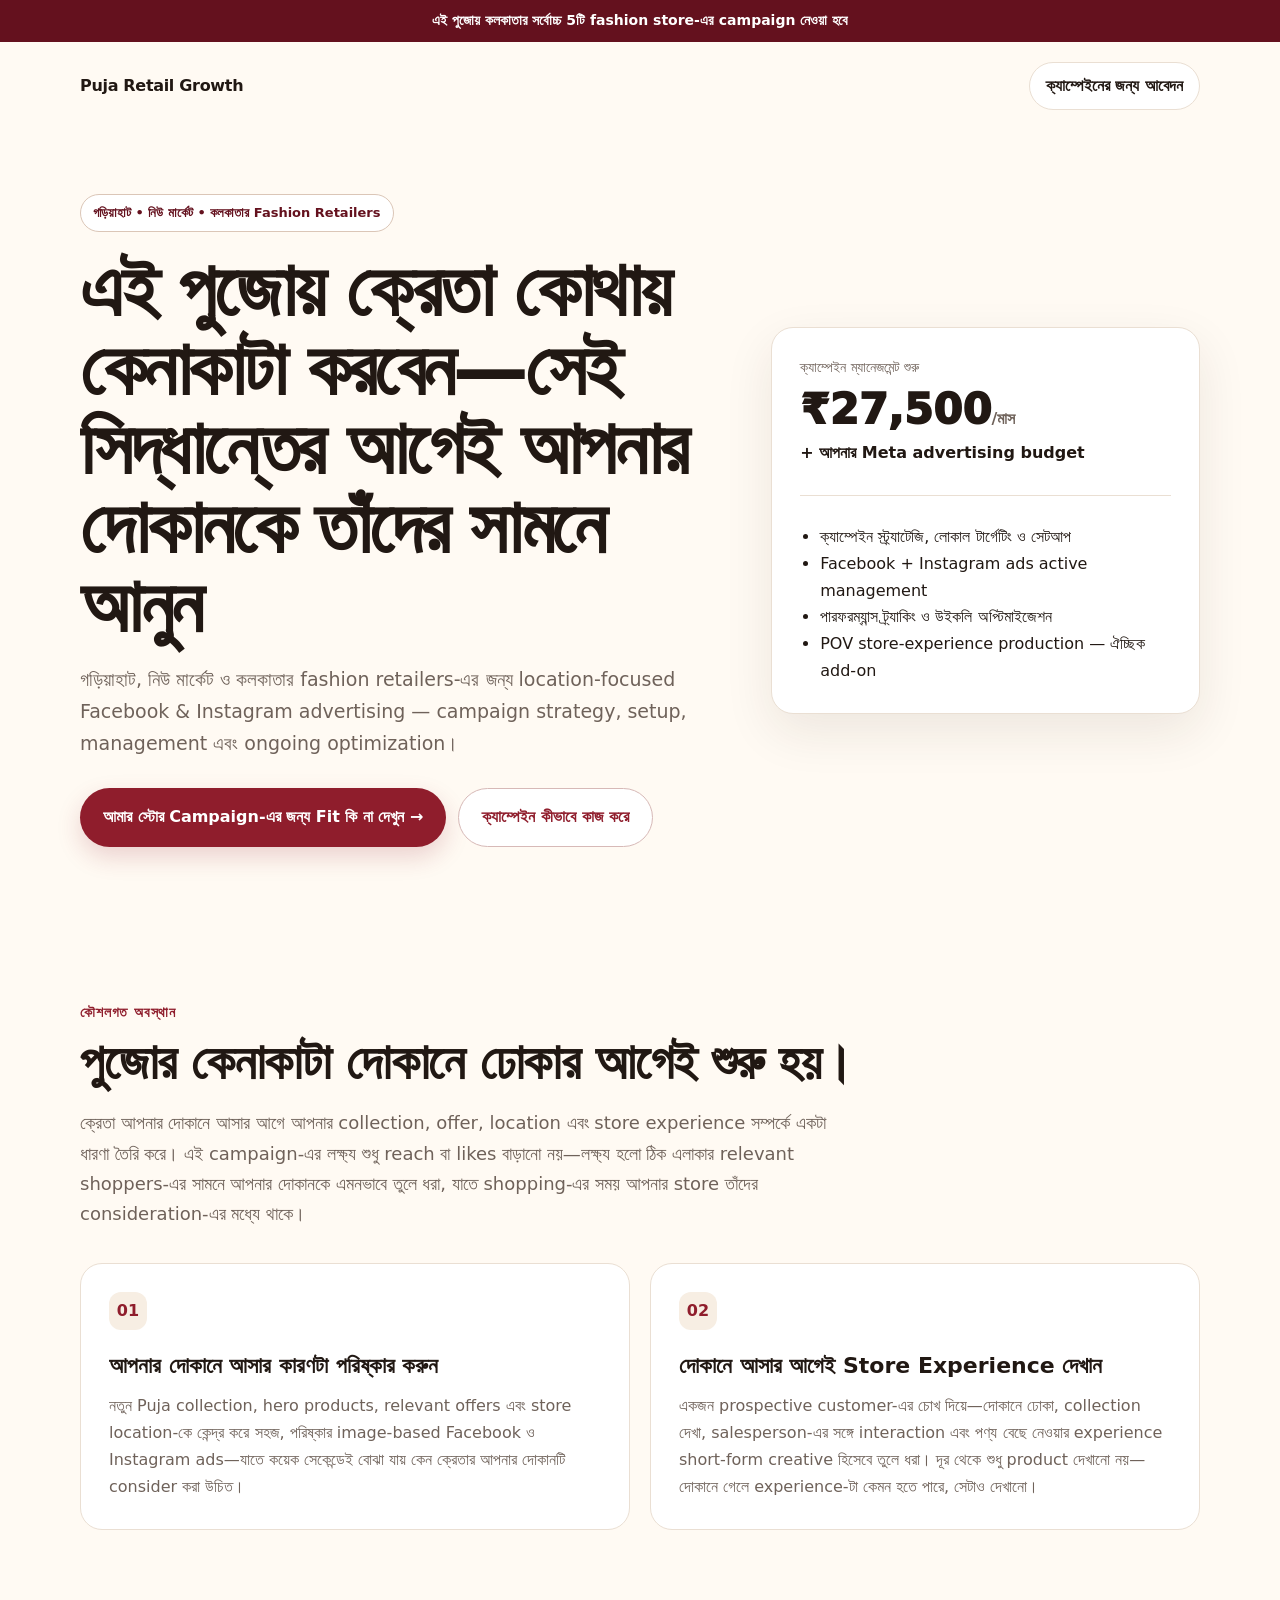
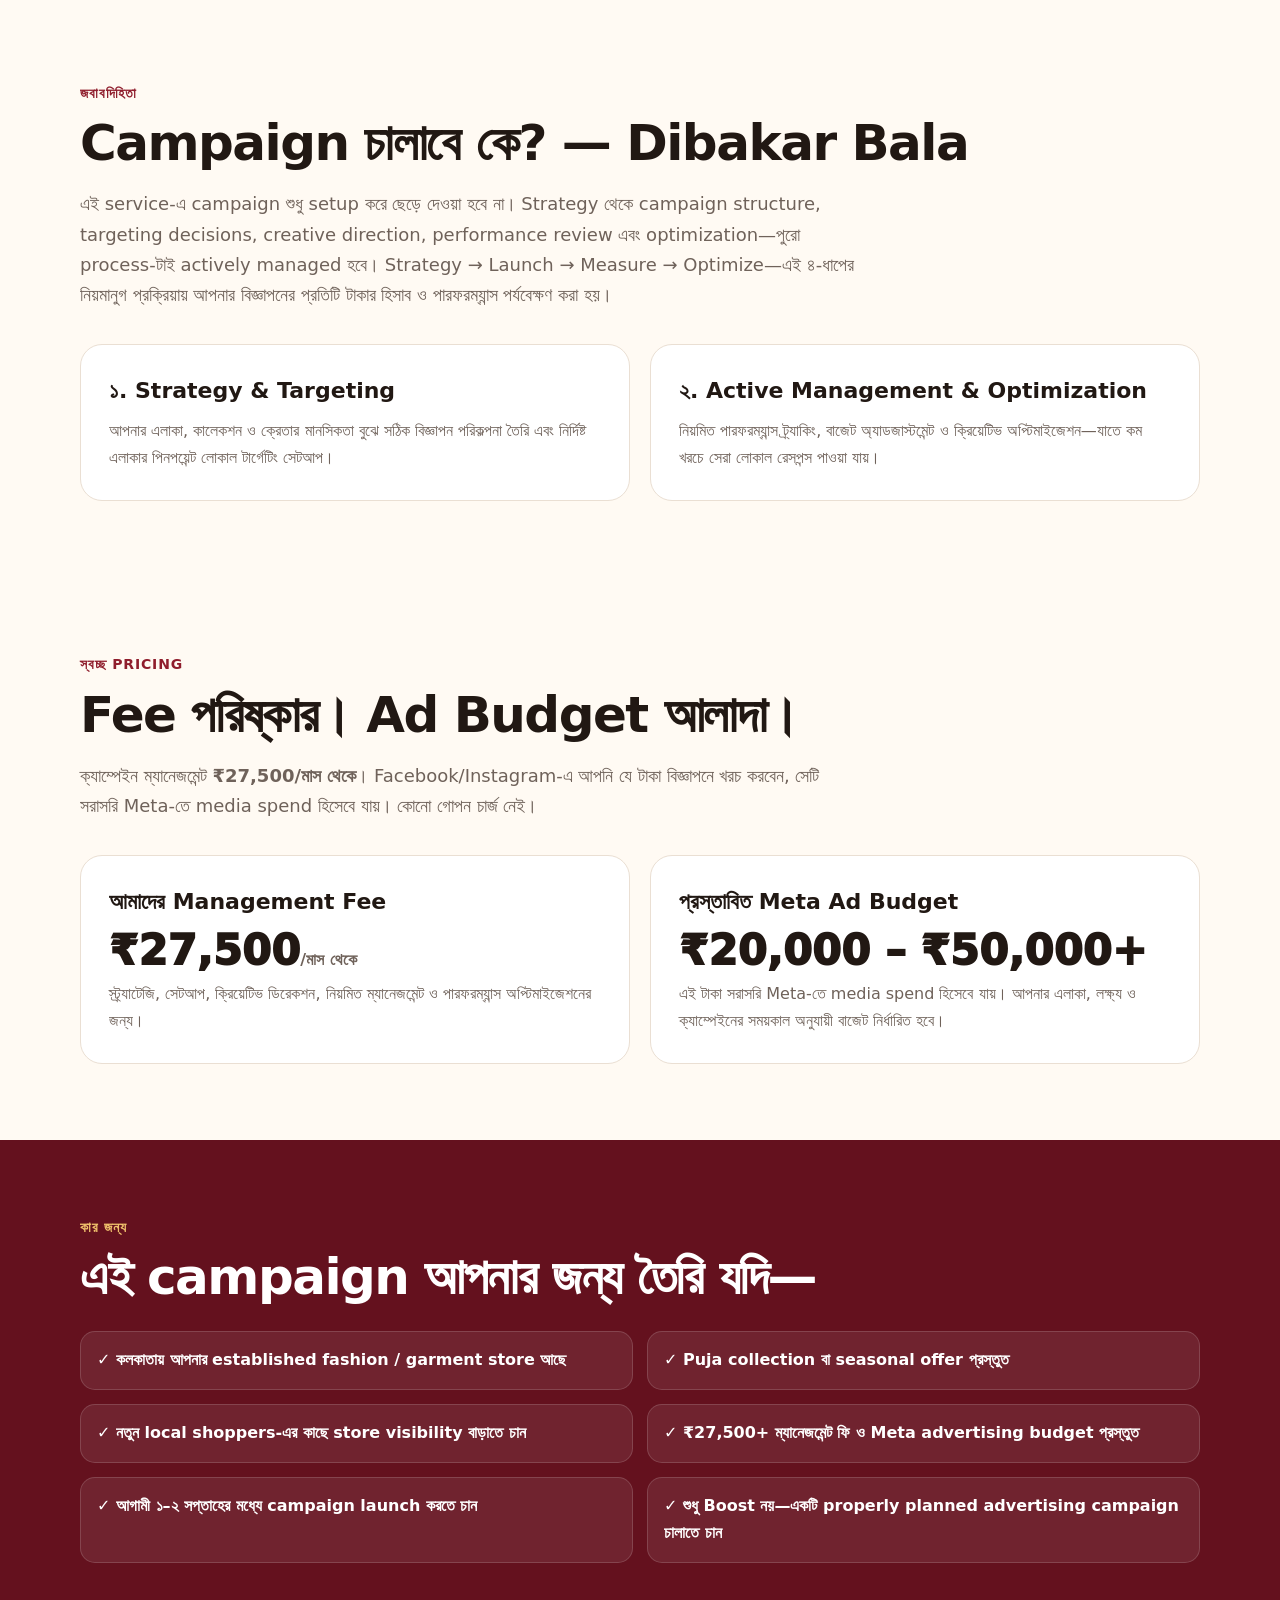
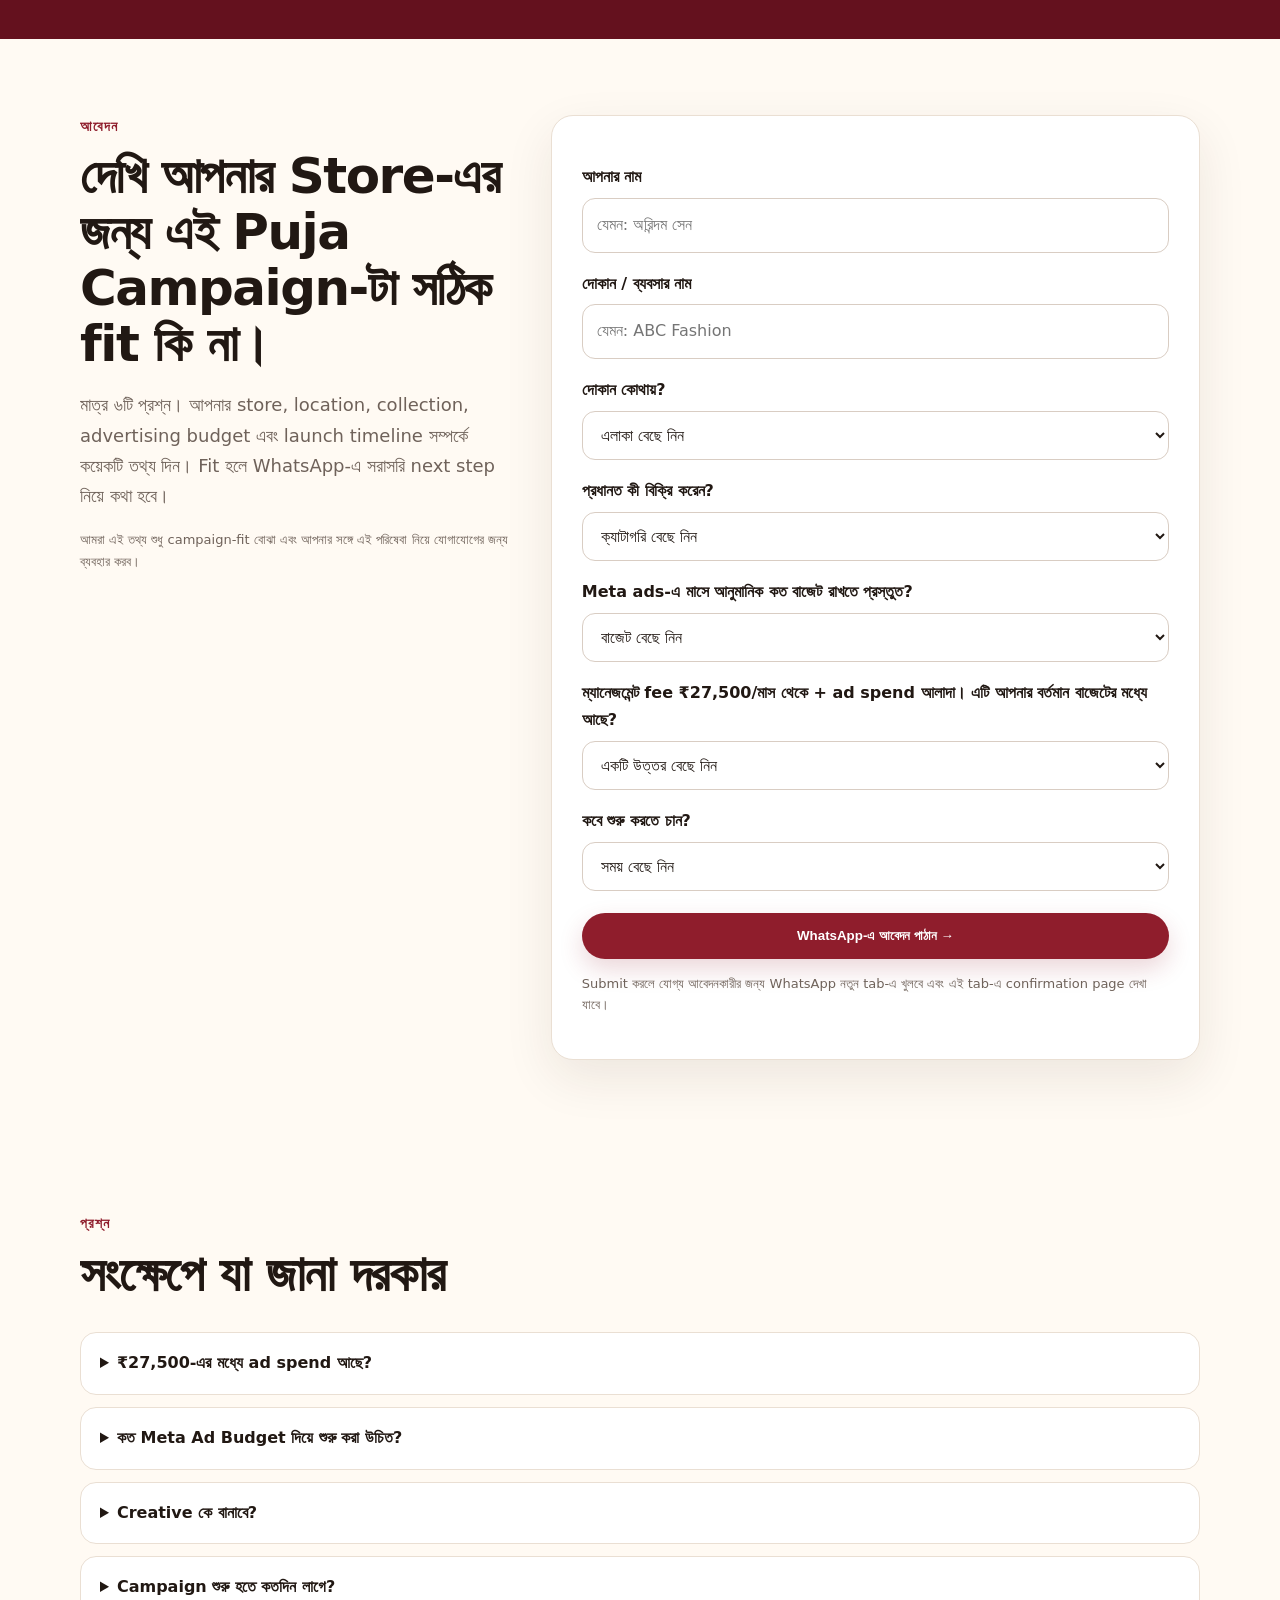
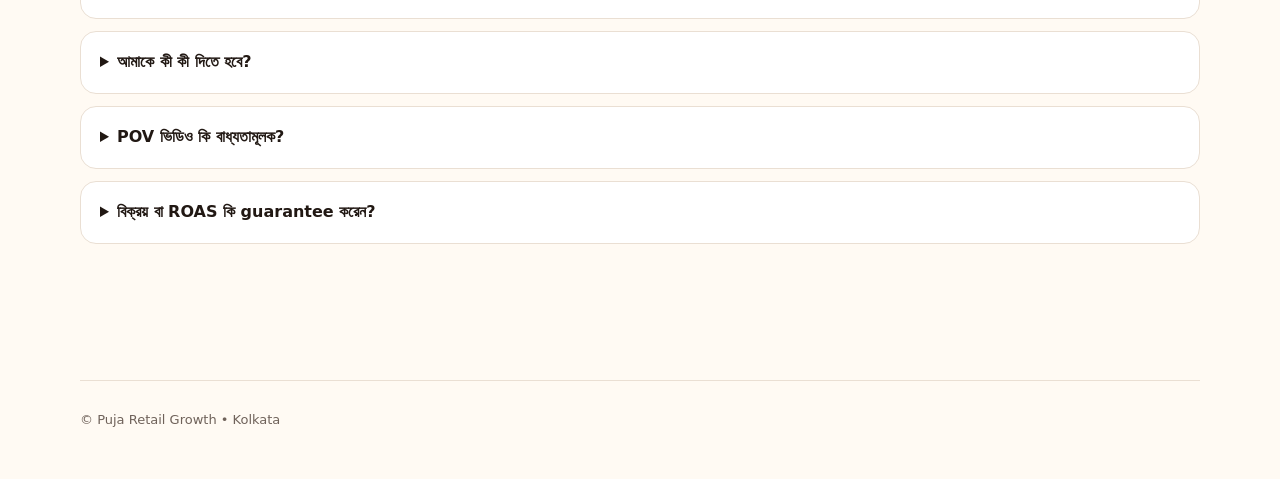
==== commit 050543e5: "Remove homepage redirect buttons from Puja pages" ====
--- a/puja-agency/index.html
+++ b/puja-agency/index.html
@@ -35,7 +35,6 @@
     <nav>
       <div class="brand">Puja Retail Growth</div>
       <div style="display:flex; gap:10px; align-items:center;">
-        <a class="nav-cta" href="../index.html">← Dibakar Bala</a>
         <a class="nav-cta" href="#apply">ক্যাম্পেইনের জন্য আবেদন</a>
       </div>
     </nav>
